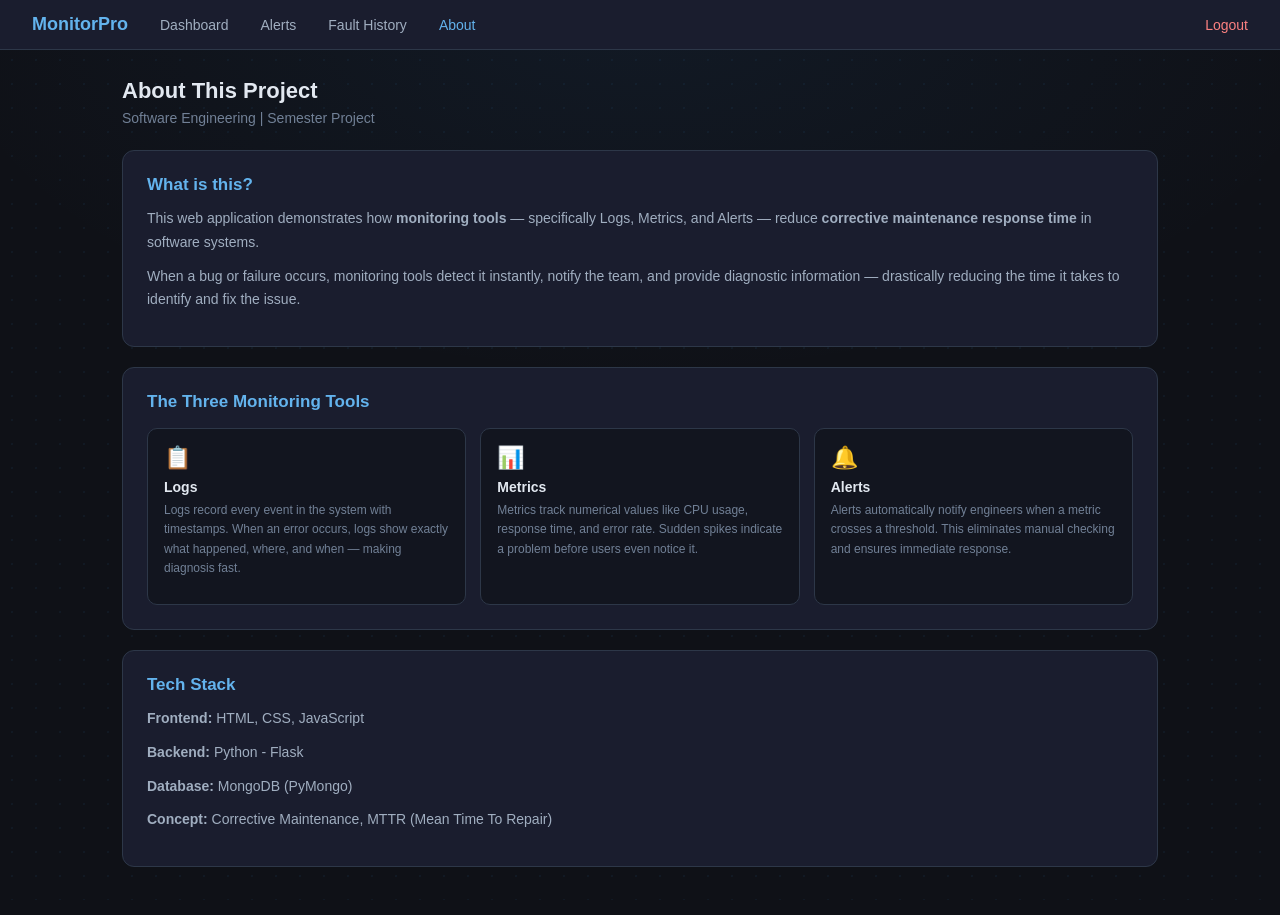
==== html/about.html @ 262afd80 "first commit" ====
<!DOCTYPE html>
<html lang="en">
<head>
  <meta charset="UTF-8">
  <title>About</title>
  <link rel="stylesheet" href="/static/style.css">
</head>
<body>

<nav class="navbar">
  <a href="/" class="brand">MonitorPro</a>
  <a href="/">Dashboard</a>
  <a href="/alerts">Alerts</a>
  <a href="/history">Fault History</a>
  <a href="/about" class="active">About</a>
  <a href="/logout" style="margin-left:auto;color:#fc8181;">Logout</a>
</nav>

<div class="page">
  <h1>About This Project</h1>
  <p class="subtitle">Software Engineering | Semester Project</p>

  <div class="about-card">
    <h2>What is this?</h2>
    <p>This web application demonstrates how <strong>monitoring tools</strong> — specifically Logs, Metrics, and Alerts — reduce <strong>corrective maintenance response time</strong> in software systems.</p>
    <p>When a bug or failure occurs, monitoring tools detect it instantly, notify the team, and provide diagnostic information — drastically reducing the time it takes to identify and fix the issue.</p>
  </div>

  <div class="about-card">
    <h2>The Three Monitoring Tools</h2>
    <div class="concept-grid">
      <div class="concept-card">
        <div class="icon">📋</div>
        <h3>Logs</h3>
        <p>Logs record every event in the system with timestamps. When an error occurs, logs show exactly what happened, where, and when — making diagnosis fast.</p>
      </div>
      <div class="concept-card">
        <div class="icon">📊</div>
        <h3>Metrics</h3>
        <p>Metrics track numerical values like CPU usage, response time, and error rate. Sudden spikes indicate a problem before users even notice it.</p>
      </div>
      <div class="concept-card">
        <div class="icon">🔔</div>
        <h3>Alerts</h3>
        <p>Alerts automatically notify engineers when a metric crosses a threshold. This eliminates manual checking and ensures immediate response.</p>
      </div>
    </div>
  </div>

  <div class="about-card">
    <h2>Tech Stack</h2>
    <p><strong>Frontend:</strong> HTML, CSS, JavaScript</p>
    <p><strong>Backend:</strong> Python - Flask</p>
    <p><strong>Database:</strong> MongoDB (PyMongo)</p>
    <p><strong>Concept:</strong> Corrective Maintenance, MTTR (Mean Time To Repair)</p>
  </div>
</div>

</body>
</html>
---- static/style.css ----
* {
  box-sizing: border-box;
  margin: 0;
  padding: 0;
}

body {
  font-family: 'Segoe UI', sans-serif;
  background-color: #0f1117;
  background-image:
    radial-gradient(ellipse 80% 60% at 50% 0%, rgba(49, 130, 206, 0.08) 0%, transparent 70%),
    radial-gradient(rgba(49, 130, 206, 0.07) 1px, transparent 1px);
  background-size: 100% 100%, 24px 24px;
  background-attachment: fixed;
  color: #e2e8f0;
  min-height: 100vh;
}

/* ── Navbar ── */
.navbar {
  background: #1a1d2e;
  padding: 14px 32px;
  display: flex;
  align-items: center;
  gap: 32px;
  border-bottom: 1px solid #2d3748;
}
.navbar .brand {
  font-size: 18px;
  font-weight: 700;
  color: #63b3ed;
  text-decoration: none;
}
.navbar a {
  color: #a0aec0;
  text-decoration: none;
  font-size: 14px;
  transition: color 0.2s;
}
.navbar a:hover,
.navbar a.active {
  color: #63b3ed;
}

/* ── Page wrapper ── */
.page {
  padding: 28px 32px;
  max-width: 1100px;
  margin: 0 auto;
}
h1 {
  font-size: 22px;
  font-weight: 600;
  margin-bottom: 6px;
}
.subtitle {
  color: #718096;
  font-size: 14px;
  margin-bottom: 24px;
}

/* ── Metric cards ── */
.cards {
  display: grid;
  grid-template-columns: repeat(3, 1fr);
  gap: 16px;
  margin-bottom: 24px;
}
.card {
  background: #1a1d2e;
  border: 1px solid #2d3748;
  border-radius: 12px;
  padding: 20px;
}
.card .label {
  font-size: 12px;
  color: #718096;
  margin-bottom: 8px;
  text-transform: uppercase;
  letter-spacing: 0.05em;
}
.card .value {
  font-size: 28px;
  font-weight: 700;
  color: #e2e8f0;
}
.card .value.warn {
  color: #f6ad55;
}
.card .value.danger {
  color: #fc8181;
}
.card .value.ok {
  color: #68d391;
}

/* ── Status badge ── */
.status-row {
  display: flex;
  align-items: center;
  gap: 10px;
  margin-bottom: 20px;
}
.dot {
  width: 10px;
  height: 10px;
  border-radius: 50%;
  background: #68d391;
}
.dot.fault {
  background: #fc8181;
  animation: blink 0.8s infinite;
}
@keyframes blink {
  0%,
  100% {
    opacity: 1;
  }
  50% {
    opacity: 0.2;
  }
}
.badge {
  font-size: 12px;
  padding: 3px 10px;
  border-radius: 20px;
  font-weight: 600;
}
.badge.online {
  background: #1c3a2a;
  color: #68d391;
}
.badge.fault {
  background: #3a1c1c;
  color: #fc8181;
}

/* ── Panels (logs + alerts) ── */
.panels {
  display: grid;
  grid-template-columns: 1fr 1fr;
  gap: 16px;
  margin-bottom: 24px;
}
.panel {
  background: #1a1d2e;
  border: 1px solid #2d3748;
  border-radius: 12px;
  padding: 16px;
}
.panel-title {
  font-size: 12px;
  text-transform: uppercase;
  letter-spacing: 0.06em;
  color: #718096;
  margin-bottom: 12px;
  font-weight: 600;
}
.log-feed {
  height: 180px;
  overflow-y: auto;
  display: flex;
  flex-direction: column;
  gap: 4px;
}
.log-entry {
  font-family: "Courier New", monospace;
  font-size: 12px;
  padding: 4px 8px;
  border-radius: 6px;
}
.log-INFO {
  background: #1a2a3a;
  color: #63b3ed;
}
.log-WARNING {
  background: #2a2010;
  color: #f6ad55;
}
.log-ERROR {
  background: #2a1010;
  color: #fc8181;
}

/* ── Alert items ── */
.alert-item {
  display: flex;
  align-items: flex-start;
  gap: 10px;
  padding: 10px;
  border-radius: 8px;
  border: 1px solid #2d3748;
  margin-bottom: 8px;
  background: #12151f;
}
.alert-dot {
  width: 8px;
  height: 8px;
  border-radius: 50%;
  margin-top: 4px;
  flex-shrink: 0;
}
.alert-text {
  font-size: 13px;
  color: #e2e8f0;
  flex: 1;
}
.alert-time {
  font-size: 11px;
  color: #4a5568;
}

/* ── Buttons ── */
.btn-row {
  display: flex;
  gap: 12px;
  margin-bottom: 24px;
  flex-wrap: wrap;
}
.btn {
  padding: 10px 22px;
  border-radius: 8px;
  font-size: 14px;
  font-weight: 600;
  cursor: pointer;
  border: none;
  transition: opacity 0.2s;
}
.btn:hover {
  opacity: 0.85;
}
.btn-danger {
  background: #e53e3e;
  color: white;
}
.btn-default {
  background: #2d3748;
  color: #e2e8f0;
}
.btn-success {
  background: #276749;
  color: white;
}

/* ── Chart bar ── */
.chart-bars {
  display: flex;
  align-items: flex-end;
  height: 80px;
  gap: 5px;
  margin-top: 8px;
}
.bar {
  flex: 1;
  border-radius: 4px 4px 0 0;
  transition:
    height 0.3s,
    background 0.3s;
  min-height: 4px;
}

/* ── Info box ── */
.info-box {
  background: #1a1d2e;
  border: 1px solid #2d3748;
  border-radius: 10px;
  padding: 14px 18px;
  font-size: 13px;
  color: #a0aec0;
  margin-bottom: 20px;
}
.info-box strong {
  color: #e2e8f0;
}

/* ── Timeline ── */
.timeline {
  display: flex;
  flex-direction: column;
  gap: 10px;
}
.tl-row {
  display: flex;
  align-items: flex-start;
  gap: 10px;
}
.tl-dot {
  width: 10px;
  height: 10px;
  border-radius: 50%;
  margin-top: 4px;
  flex-shrink: 0;
}
.tl-label {
  font-size: 14px;
  color: #e2e8f0;
}
.tl-sub {
  font-size: 12px;
  color: #718096;
}

/* ── About page ── */
.about-card {
  background: #1a1d2e;
  border: 1px solid #2d3748;
  border-radius: 12px;
  padding: 24px;
  margin-bottom: 20px;
}
.about-card h2 {
  font-size: 17px;
  margin-bottom: 12px;
  color: #63b3ed;
}
.about-card p {
  font-size: 14px;
  color: #a0aec0;
  line-height: 1.7;
  margin-bottom: 10px;
}
.concept-grid {
  display: grid;
  grid-template-columns: repeat(3, 1fr);
  gap: 14px;
  margin-top: 16px;
}
.concept-card {
  background: #12151f;
  border-radius: 10px;
  padding: 16px;
  border: 1px solid #2d3748;
}
.concept-card .icon {
  font-size: 22px;
  margin-bottom: 8px;
}
.concept-card h3 {
  font-size: 14px;
  color: #e2e8f0;
  margin-bottom: 6px;
}
.concept-card p {
  font-size: 12px;
  color: #718096;
  line-height: 1.6;
}

/* ── Scrollbar ── */
::-webkit-scrollbar {
  width: 5px;
}
::-webkit-scrollbar-track {
  background: #1a1d2e;
}
::-webkit-scrollbar-thumb {
  background: #4a5568;
  border-radius: 4px;
}

/* ── Fault History Table ── */
.fault-table {
  width: 100%;
  border-collapse: collapse;
  font-size: 14px;
}
.fault-table th {
  text-align: left;
  padding: 10px 12px;
  color: #718096;
  font-size: 12px;
  text-transform: uppercase;
  letter-spacing: 0.05em;
  border-bottom: 1px solid #2d3748;
}
.fault-table td {
  padding: 12px;
  border-bottom: 1px solid #1a2332;
  color: #e2e8f0;
}
.fault-table tr:hover td {
  background: #1a2332;
}

/* login page css*/

.login-wrapper {
  min-height: 100vh;
  display: flex;
  align-items: center;
  justify-content: center;
  background-color: #0f1117;
  background-image:
    radial-gradient(
      ellipse 80% 60% at 50% 50%,
      rgba(49, 130, 206, 0.12) 0%,
      transparent 70%
    ),
    radial-gradient(rgba(49, 130, 206, 0.15) 1px, transparent 1px);
  background-size:
    100% 100%,
    24px 24px;
}
.login-box {
  background: rgba(26, 29, 46, 0.85);
  border: 1px solid rgba(49, 130, 206, 0.3);
  border-radius: 20px;
  padding: 40px 36px;
  width: 100%;
  max-width: 400px;
  backdrop-filter: blur(12px);
  box-shadow:
    0 0 40px rgba(49, 130, 206, 0.08),
    0 20px 60px rgba(0, 0, 0, 0.4);
}
.login-logo {
  font-size: 22px;
  font-weight: 700;
  color: #63b3ed;
  margin-bottom: 6px;
}
.login-sub {
  font-size: 13px;
  color: #718096;
  margin-bottom: 32px;
}
.form-group {
  margin-bottom: 18px;
}
.form-group label {
  display: block;
  font-size: 12px;
  color: #a0aec0;
  margin-bottom: 6px;
  text-transform: uppercase;
  letter-spacing: 0.05em;
}
.form-group input {
  width: 100%;
  background: #12151f;
  border: 1px solid #2d3748;
  border-radius: 8px;
  padding: 11px 14px;
  font-size: 14px;
  color: #e2e8f0;
  outline: none;
  transition: border 0.2s;
}
.form-group input:focus {
  border-color: #63b3ed;
}
.btn-login {
  width: 100%;
  background: #3182ce;
  color: white;
  border: none;
  border-radius: 8px;
  padding: 12px;
  font-size: 15px;
  font-weight: 600;
  cursor: pointer;
  margin-top: 8px;
  transition: background 0.2s;
}
.btn-login:hover {
  background: #2b6cb0;
}
.error-msg {
  background: #2a1010;
  border: 1px solid #fc8181;
  color: #fc8181;
  border-radius: 8px;
  padding: 10px 14px;
  font-size: 13px;
  margin-bottom: 18px;
}
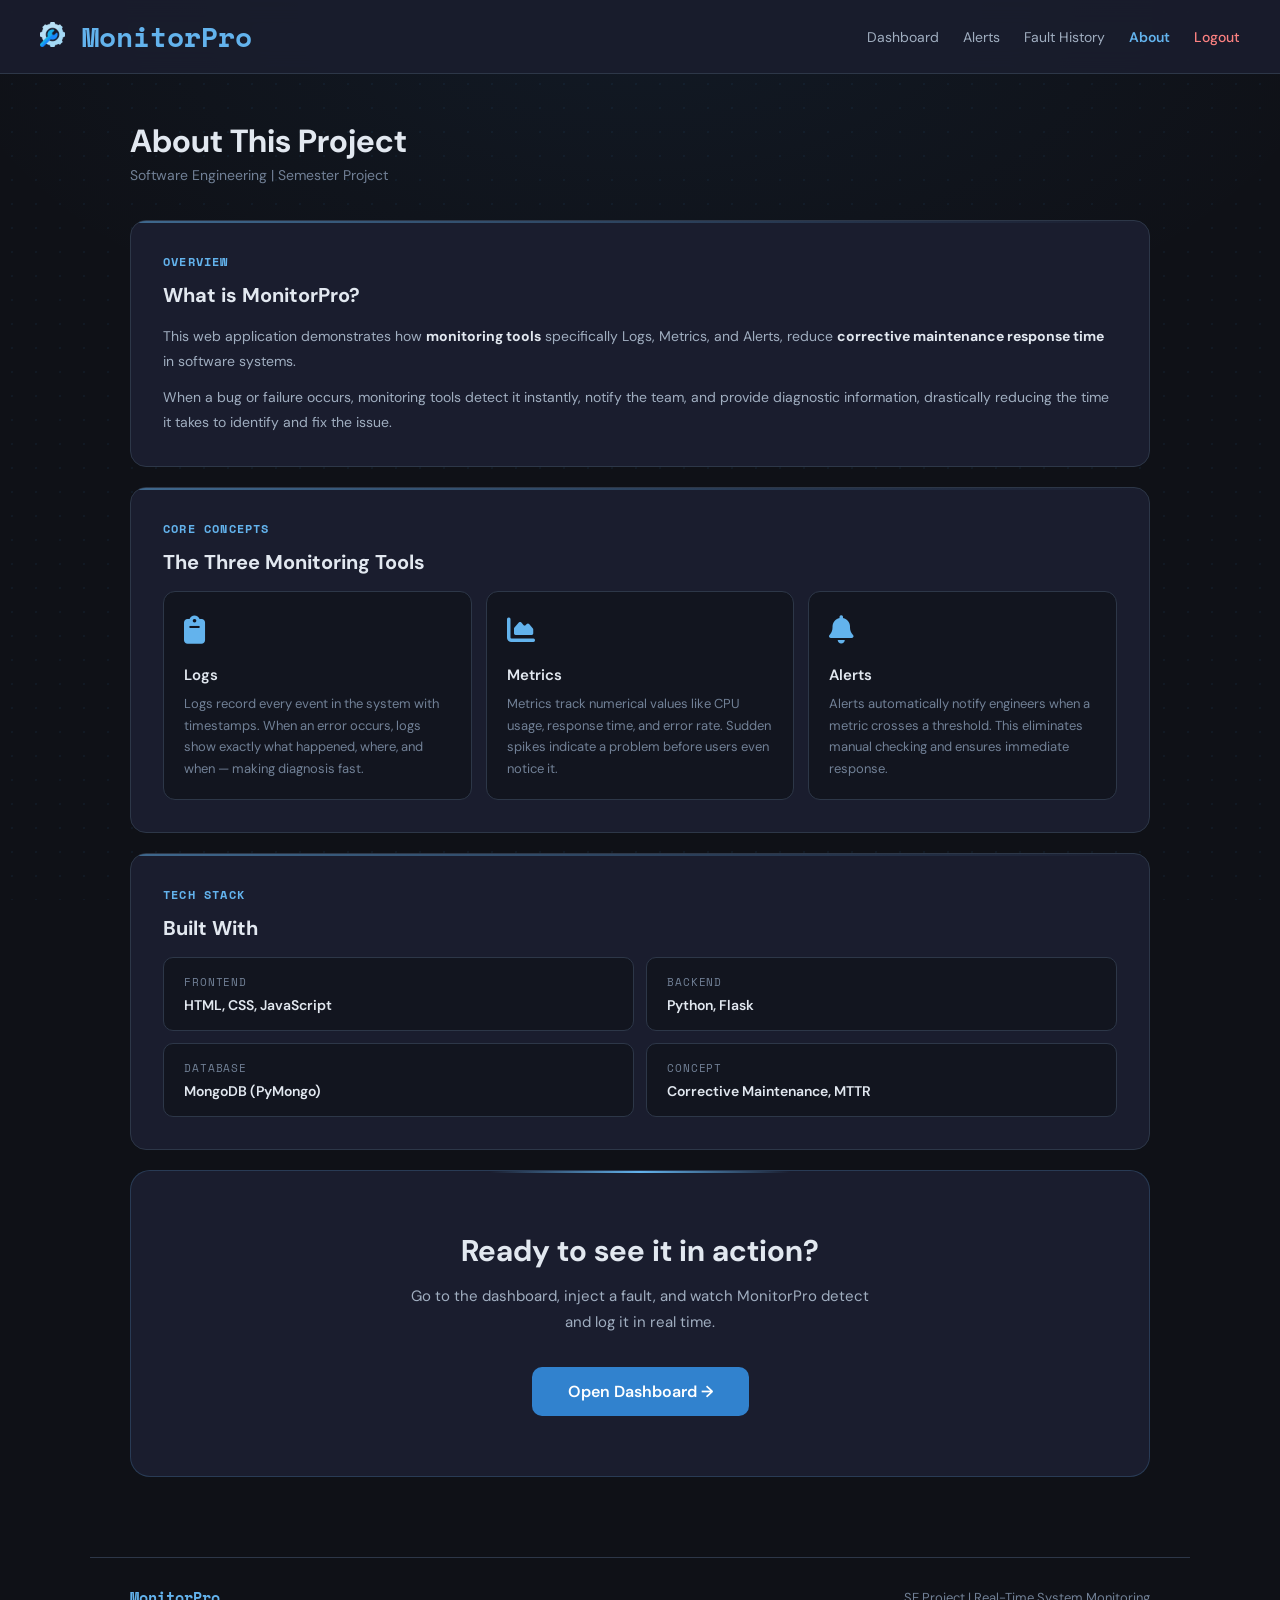
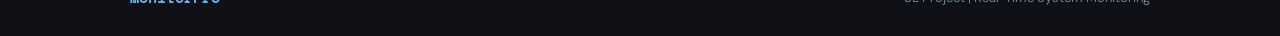
==== commit f6754bd3: "commit MonitorPro" ====
--- a/html/about.html
+++ b/html/about.html
@@ -1,60 +1,155 @@
-<!DOCTYPE html>
+<!doctype html>
 <html lang="en">
-<head>
-  <meta charset="UTF-8">
-  <title>About</title>
-  <link rel="stylesheet" href="/static/style.css">
-</head>
-<body>
+  <head>
+    <meta charset="UTF-8" />
+    <meta name="viewport" content="width=device-width, initial-scale=1.0" />
+    <title>About</title>
+    <link rel="preconnect" href="https://fonts.googleapis.com" />
+    <link rel="preconnect" href="https://fonts.gstatic.com" crossorigin />
+    <link rel="icon" href="/static/logo.png" type="image/png" />
+    <link
+      href="https://fonts.googleapis.com/css2?family=Space+Mono:wght@400;700&family=DM+Sans:wght@300;400;500;600;700&display=swap"
+      rel="stylesheet"
+    />
+    <link
+      rel="stylesheet"
+      href="https://cdnjs.cloudflare.com/ajax/libs/font-awesome/6.5.0/css/all.min.css"
+    />
+    <link rel="stylesheet" href="/static/style.css" />
+  </head>
+  <body>
+    <nav class="navbar">
+      <a href="/" class="brand">
+        <img src="/static/logo.png" alt="Logo" width="25" height="25" />
+        MonitorPro
+      </a>
+      <div class="navbar-links">
+        <a href="/dashboard">Dashboard</a>
+        <a href="/alerts">Alerts</a>
+        <a href="/history">Fault History</a>
+        <a href="/about" class="active">About</a>
+        <a href="/logout" class="nav-logout">Logout</a>
+      </div>
+    </nav>
 
-<nav class="navbar">
-  <a href="/" class="brand">MonitorPro</a>
-  <a href="/">Dashboard</a>
-  <a href="/alerts">Alerts</a>
-  <a href="/history">Fault History</a>
-  <a href="/about" class="active">About</a>
-  <a href="/logout" style="margin-left:auto;color:#fc8181;">Logout</a>
-</nav>
+    <div class="page">
+      <div class="page-header">
+        <div>
+          <h1 class="page-title">About This Project</h1>
+          <p class="subtitle">Software Engineering | Semester Project</p>
+        </div>
+      </div>
 
-<div class="page">
-  <h1>About This Project</h1>
-  <p class="subtitle">Software Engineering | Semester Project</p>
+      <!-- What is this -->
+      <div class="about-card">
+        <div class="section-label">Overview</div>
+        <h2 class="about-card-title">What is MonitorPro?</h2>
+        <p class="about-card-text">
+          This web application demonstrates how
+          <strong>monitoring tools</strong> specifically Logs, Metrics, and
+          Alerts, reduce
+          <strong>corrective maintenance response time</strong> in software
+          systems.
+        </p>
+        <p class="about-card-text">
+          When a bug or failure occurs, monitoring tools detect it instantly,
+          notify the team, and provide diagnostic information, drastically
+          reducing the time it takes to identify and fix the issue.
+        </p>
+      </div>
 
-  <div class="about-card">
-    <h2>What is this?</h2>
-    <p>This web application demonstrates how <strong>monitoring tools</strong> — specifically Logs, Metrics, and Alerts — reduce <strong>corrective maintenance response time</strong> in software systems.</p>
-    <p>When a bug or failure occurs, monitoring tools detect it instantly, notify the team, and provide diagnostic information — drastically reducing the time it takes to identify and fix the issue.</p>
-  </div>
+      <!-- Three tools -->
+      <div class="about-card">
+        <div class="section-label">Core Concepts</div>
+        <h2 class="about-card-title">The Three Monitoring Tools</h2>
+        <div class="concept-grid">
+          <div class="concept-card blue">
+            <span class="feature-icon"
+              ><i
+                class="fa-solid fa-clipboard"
+                style="color: rgb(99, 179, 237)"
+              ></i
+            ></span>
+            <div class="feature-title">Logs</div>
+            <p class="feature-desc">
+              Logs record every event in the system with timestamps. When an
+              error occurs, logs show exactly what happened, where, and when —
+              making diagnosis fast.
+            </p>
+          </div>
+          <div class="concept-card green">
+            <span class="feature-icon"
+              ><i
+                class="fa-solid fa-chart-area"
+                style="color: rgb(99, 179, 237)"
+              ></i
+            ></span>
+            <div class="feature-title">Metrics</div>
+            <p class="feature-desc">
+              Metrics track numerical values like CPU usage, response time, and
+              error rate. Sudden spikes indicate a problem before users even
+              notice it.
+            </p>
+          </div>
+          <div class="concept-card orange">
+            <span class="feature-icon"
+              ><i class="fa-solid fa-bell" style="color: rgb(99, 179, 237)"></i
+            ></span>
+            <div class="feature-title">Alerts</div>
+            <p class="feature-desc">
+              Alerts automatically notify engineers when a metric crosses a
+              threshold. This eliminates manual checking and ensures immediate
+              response.
+            </p>
+          </div>
+        </div>
+      </div>
 
-  <div class="about-card">
-    <h2>The Three Monitoring Tools</h2>
-    <div class="concept-grid">
-      <div class="concept-card">
-        <div class="icon">📋</div>
-        <h3>Logs</h3>
-        <p>Logs record every event in the system with timestamps. When an error occurs, logs show exactly what happened, where, and when — making diagnosis fast.</p>
+      <!-- Tech Stack -->
+      <div class="about-card">
+        <div class="section-label">Tech Stack</div>
+        <h2 class="about-card-title">Built With</h2>
+        <div class="tech-grid">
+          <div class="tech-item">
+            <div class="tech-label">Frontend</div>
+            <div class="tech-value">HTML, CSS, JavaScript</div>
+          </div>
+          <div class="tech-item">
+            <div class="tech-label">Backend</div>
+            <div class="tech-value">Python, Flask</div>
+          </div>
+          <div class="tech-item">
+            <div class="tech-label">Database</div>
+            <div class="tech-value">MongoDB (PyMongo)</div>
+          </div>
+          <div class="tech-item">
+            <div class="tech-label">Concept</div>
+            <div class="tech-value">Corrective Maintenance, MTTR</div>
+          </div>
+        </div>
       </div>
-      <div class="concept-card">
-        <div class="icon">📊</div>
-        <h3>Metrics</h3>
-        <p>Metrics track numerical values like CPU usage, response time, and error rate. Sudden spikes indicate a problem before users even notice it.</p>
-      </div>
-      <div class="concept-card">
-        <div class="icon">🔔</div>
-        <h3>Alerts</h3>
-        <p>Alerts automatically notify engineers when a metric crosses a threshold. This eliminates manual checking and ensures immediate response.</p>
+
+      <!-- CTA -->
+      <div class="cta-section" style="padding: 0; margin-bottom: 0">
+        <div class="cta-box">
+          <h2>Ready to see it in action?</h2>
+          <p>
+            Go to the dashboard, inject a fault, and watch MonitorPro detect and
+            log it in real time.
+          </p>
+          <a
+            href="/dashboard"
+            class="btn-primary"
+            style="font-size: 16px; padding: 14px 36px"
+            >Open Dashboard →</a
+          >
+        </div>
       </div>
     </div>
-  </div>
 
-  <div class="about-card">
-    <h2>Tech Stack</h2>
-    <p><strong>Frontend:</strong> HTML, CSS, JavaScript</p>
-    <p><strong>Backend:</strong> Python - Flask</p>
-    <p><strong>Database:</strong> MongoDB (PyMongo)</p>
-    <p><strong>Concept:</strong> Corrective Maintenance, MTTR (Mean Time To Repair)</p>
-  </div>
-</div>
-
-</body>
-</html>+    <footer>
+      <div class="footer-brand">MonitorPro</div>
+      <div class="footer-text">SE Project | Real-Time System Monitoring</div>
+    </footer>
+  </body>
+</html>
--- a/static/style.css
+++ b/static/style.css
@@ -1,288 +1,504 @@
+/* ── Reset & Root ── */
 * {
   box-sizing: border-box;
   margin: 0;
   padding: 0;
 }
 
+:root {
+  --bg: #0f1117;
+  --surface: #1a1d2e;
+  --border: #2d3748;
+  --blue: #63b3ed;
+  --blue-dark: #3182ce;
+  --green: #68d391;
+  --orange: #f6ad55;
+  --red: #fc8181;
+  --text: #e2e8f0;
+  --muted: #718096;
+  --dim: #a0aec0;
+}
+
+html {
+  scroll-behavior: smooth;
+}
+
 body {
-  font-family: 'Segoe UI', sans-serif;
-  background-color: #0f1117;
+  font-family: "DM Sans", sans-serif;
+  background-color: var(--bg);
   background-image:
-    radial-gradient(ellipse 80% 60% at 50% 0%, rgba(49, 130, 206, 0.08) 0%, transparent 70%),
+    radial-gradient(
+      ellipse 80% 60% at 50% 0%,
+      rgba(49, 130, 206, 0.08) 0%,
+      transparent 70%
+    ),
     radial-gradient(rgba(49, 130, 206, 0.07) 1px, transparent 1px);
-  background-size: 100% 100%, 24px 24px;
+  background-size:
+    100% 100%,
+    24px 24px;
   background-attachment: fixed;
-  color: #e2e8f0;
+  color: var(--text);
   min-height: 100vh;
+  overflow-x: hidden;
+}
+
+/* ── Scrollbar ── */
+::-webkit-scrollbar {
+  width: 5px;
+}
+::-webkit-scrollbar-track {
+  background: #1a1d2e;
+}
+::-webkit-scrollbar-thumb {
+  background: #4a5568;
+  border-radius: 4px;
 }
 
 /* ── Navbar ── */
 .navbar {
-  background: #1a1d2e;
-  padding: 14px 32px;
+  background: rgba(26, 29, 46, 0.9);
+  backdrop-filter: blur(12px);
+  padding: 16px 40px;
   display: flex;
   align-items: center;
-  gap: 32px;
-  border-bottom: 1px solid #2d3748;
+  border-bottom: 1px solid var(--border);
+  position: sticky;
+  top: 0;
+  z-index: 100;
 }
 .navbar .brand {
-  font-size: 18px;
-  font-weight: 700;
-  color: #63b3ed;
+  font-size: 28px;
+  font-weight: 700;
+  color: var(--blue);
   text-decoration: none;
+  font-family: "Space Mono", monospace;
+}
+.navbar-links {
+  display: flex;
+  gap: 24px;
+  margin-left: auto;
+  align-items: center;
 }
 .navbar a {
-  color: #a0aec0;
+  color: var(--dim);
   text-decoration: none;
   font-size: 14px;
   transition: color 0.2s;
 }
-.navbar a:hover,
+.navbar a:hover {
+  color: var(--blue);
+}
 .navbar a.active {
-  color: #63b3ed;
-}
-
-/* ── Page wrapper ── */
+  color: var(--blue);
+  font-weight: 600;
+}
+.nav-login-btn {
+  background: var(--blue-dark);
+  color: white !important;
+  padding: 8px 20px;
+  border-radius: 8px;
+  font-weight: 600;
+}
+.nav-login-btn:hover {
+  background: #2b6cb0 !important;
+}
+.nav-logout {
+  color: var(--red) !important;
+  font-weight: 500;
+}
+.nav-logout:hover {
+  color: #feb2b2 !important;
+}
+
+/* ── Page Layout ── */
 .page {
-  padding: 28px 32px;
   max-width: 1100px;
   margin: 0 auto;
-}
-h1 {
-  font-size: 22px;
+  padding: 48px 40px 80px;
+  animation: fadeUp 0.4s ease forwards;
+}
+.page-header {
+  display: flex;
+  align-items: flex-start;
+  justify-content: space-between;
+  margin-bottom: 36px;
+  flex-wrap: wrap;
+  gap: 16px;
+}
+.page-title {
+  font-size: 32px;
+  font-weight: 700;
+  margin-bottom: 6px;
+  line-height: 1.2;
+}
+.subtitle {
+  color: var(--muted);
+  font-size: 14px;
+}
+
+/* ── Hero Badge / Pulse ── */
+.hero-badge {
+  display: inline-flex;
+  align-items: center;
+  gap: 8px;
+  background: rgba(104, 211, 145, 0.1);
+  border: 1px solid rgba(104, 211, 145, 0.25);
+  color: var(--green);
+  font-size: 12px;
   font-weight: 600;
-  margin-bottom: 6px;
-}
-.subtitle {
-  color: #718096;
+  padding: 5px 14px;
+  border-radius: 20px;
+  margin-bottom: 24px;
+  letter-spacing: 0.05em;
+  text-transform: uppercase;
+}
+.dot-pulse {
+  width: 7px;
+  height: 7px;
+  background: var(--green);
+  border-radius: 50%;
+  animation: pulse 1.5s infinite;
+}
+@keyframes pulse {
+  0%,
+  100% {
+    opacity: 1;
+    transform: scale(1);
+  }
+  50% {
+    opacity: 0.4;
+    transform: scale(0.8);
+  }
+}
+
+/* ── Status Row ── */
+.status-row {
+  display: flex;
+  align-items: center;
+  gap: 10px;
+}
+.status-text {
   font-size: 14px;
-  margin-bottom: 24px;
-}
-
-/* ── Metric cards ── */
+  color: var(--dim);
+}
+.dot {
+  width: 10px;
+  height: 10px;
+  border-radius: 50%;
+  background: var(--green);
+  animation: pulse 1.5s infinite;
+}
+.dot.fault {
+  background: var(--red);
+  animation: blink 0.8s infinite;
+}
+@keyframes blink {
+  0%,
+  100% {
+    opacity: 1;
+  }
+  50% {
+    opacity: 0.2;
+  }
+}
+
+/* ── Badges ── */
+.badge {
+  font-size: 10px;
+  font-weight: 700;
+  padding: 3px 10px;
+  border-radius: 20px;
+  letter-spacing: 0.08em;
+  font-family: "Space Mono", monospace;
+  text-transform: uppercase;
+}
+.badge.online {
+  background: rgba(104, 211, 145, 0.15);
+  color: var(--green);
+  border: 1px solid rgba(104, 211, 145, 0.3);
+}
+.badge.fault {
+  background: rgba(252, 129, 129, 0.15);
+  color: var(--red);
+  border: 1px solid rgba(252, 129, 129, 0.3);
+}
+.badge.critical {
+  background: rgba(252, 129, 129, 0.15);
+  color: var(--red);
+  border: 1px solid rgba(252, 129, 129, 0.3);
+}
+.badge.warning {
+  background: rgba(246, 173, 85, 0.15);
+  color: var(--orange);
+  border: 1px solid rgba(246, 173, 85, 0.3);
+}
+
+/* ── Metric Cards ── */
 .cards {
   display: grid;
   grid-template-columns: repeat(3, 1fr);
   gap: 16px;
+  margin-bottom: 28px;
+}
+.card {
+  background: var(--surface);
+  border: 1px solid var(--border);
+  border-radius: 14px;
+  padding: 24px;
+  transition: border-color 0.2s;
+  position: relative;
+  overflow: hidden;
+}
+.card::before {
+  content: "";
+  position: absolute;
+  top: 0;
+  left: 0;
+  right: 0;
+  height: 2px;
+  background: var(--blue);
+  opacity: 0.4;
+}
+.card:hover {
+  border-color: rgba(99, 179, 237, 0.4);
+}
+.card .label {
+  font-size: 11px;
+  text-transform: uppercase;
+  letter-spacing: 0.08em;
+  color: var(--muted);
+  font-family: "Space Mono", monospace;
+  margin-bottom: 10px;
+}
+.card .value {
+  font-size: 36px;
+  font-weight: 700;
+  font-family: "Space Mono", monospace;
+  line-height: 1;
+}
+.value.ok {
+  color: var(--green);
+}
+.value.warn {
+  color: var(--orange);
+}
+.value.crit {
+  color: var(--red);
+}
+.value.danger {
+  color: var(--red);
+}
+
+/* ── Controls Bar ── */
+.controls-bar {
+  margin-bottom: 16px;
+}
+.controls-bar .section-label {
+  margin-bottom: 12px;
+}
+.btn-row {
+  display: flex;
+  gap: 12px;
+  flex-wrap: wrap;
+  align-items: center;
+}
+.fault-select {
+  background: var(--surface);
+  color: var(--text);
+  border: 1px solid var(--border);
+  border-radius: 8px;
+  padding: 10px 16px;
+  font-size: 14px;
+  font-family: "DM Sans", sans-serif;
+  cursor: pointer;
+  outline: none;
+  transition: border-color 0.2s;
+}
+.fault-select:hover,
+.fault-select:focus {
+  border-color: var(--blue);
+}
+
+/* ── Buttons ── */
+.btn {
+  padding: 10px 20px;
+  border-radius: 8px;
+  font-size: 14px;
+  font-weight: 600;
+  font-family: "DM Sans", sans-serif;
+  cursor: pointer;
+  border: none;
+  transition:
+    background 0.2s,
+    transform 0.15s;
+}
+.btn:hover {
+  transform: translateY(-1px);
+}
+.btn-danger {
+  background: rgba(252, 129, 129, 0.15);
+  color: var(--red);
+  border: 1px solid rgba(252, 129, 129, 0.35);
+}
+.btn-danger:hover {
+  background: rgba(252, 129, 129, 0.25);
+}
+.btn-default {
+  background: var(--surface);
+  color: var(--dim);
+  border: 1px solid var(--border);
+}
+.btn-default:hover {
+  border-color: var(--blue);
+  color: var(--blue);
+}
+.btn-success {
+  background: #276749;
+  color: white;
+}
+.btn-success:hover {
+  background: #2f855a;
+}
+
+.btn-primary {
+  background: var(--blue-dark);
+  color: white;
+  padding: 13px 28px;
+  border-radius: 10px;
+  font-size: 15px;
+  font-weight: 600;
+  text-decoration: none;
+  transition:
+    background 0.2s,
+    transform 0.15s;
+  display: inline-block;
+}
+.btn-primary:hover {
+  background: #2b6cb0;
+  transform: translateY(-1px);
+}
+.btn-secondary {
+  background: transparent;
+  color: var(--dim);
+  padding: 13px 28px;
+  border-radius: 10px;
+  font-size: 15px;
+  font-weight: 500;
+  text-decoration: none;
+  border: 1px solid var(--border);
+  transition:
+    border-color 0.2s,
+    color 0.2s;
+  display: inline-block;
+}
+.btn-secondary:hover {
+  border-color: var(--blue);
+  color: var(--blue);
+}
+
+/* ── Info Box ── */
+.info-box {
+  background: rgba(49, 130, 206, 0.08);
+  border: 1px solid rgba(49, 130, 206, 0.2);
+  border-radius: 10px;
+  padding: 14px 18px;
+  font-size: 13px;
+  color: var(--dim);
   margin-bottom: 24px;
-}
-.card {
-  background: #1a1d2e;
-  border: 1px solid #2d3748;
-  border-radius: 12px;
-  padding: 20px;
-}
-.card .label {
-  font-size: 12px;
-  color: #718096;
-  margin-bottom: 8px;
-  text-transform: uppercase;
-  letter-spacing: 0.05em;
-}
-.card .value {
-  font-size: 28px;
-  font-weight: 700;
-  color: #e2e8f0;
-}
-.card .value.warn {
-  color: #f6ad55;
-}
-.card .value.danger {
-  color: #fc8181;
-}
-.card .value.ok {
-  color: #68d391;
-}
-
-/* ── Status badge ── */
-.status-row {
-  display: flex;
-  align-items: center;
-  gap: 10px;
-  margin-bottom: 20px;
-}
-.dot {
-  width: 10px;
-  height: 10px;
-  border-radius: 50%;
-  background: #68d391;
-}
-.dot.fault {
-  background: #fc8181;
-  animation: blink 0.8s infinite;
-}
-@keyframes blink {
-  0%,
-  100% {
-    opacity: 1;
-  }
-  50% {
-    opacity: 0.2;
-  }
-}
-.badge {
-  font-size: 12px;
-  padding: 3px 10px;
-  border-radius: 20px;
-  font-weight: 600;
-}
-.badge.online {
-  background: #1c3a2a;
-  color: #68d391;
-}
-.badge.fault {
-  background: #3a1c1c;
-  color: #fc8181;
-}
-
-/* ── Panels (logs + alerts) ── */
+  line-height: 1.6;
+}
+.info-box strong {
+  color: var(--blue);
+}
+.info-box.fault {
+  background: rgba(252, 129, 129, 0.08);
+  border-color: rgba(252, 129, 129, 0.2);
+  color: var(--red);
+}
+
+/* ── Panels ── */
 .panels {
   display: grid;
   grid-template-columns: 1fr 1fr;
   gap: 16px;
-  margin-bottom: 24px;
+  margin-bottom: 16px;
 }
 .panel {
-  background: #1a1d2e;
-  border: 1px solid #2d3748;
-  border-radius: 12px;
-  padding: 16px;
+  background: var(--surface);
+  border: 1px solid var(--border);
+  border-radius: 14px;
+  padding: 20px;
+  margin-bottom: 16px;
 }
 .panel-title {
-  font-size: 12px;
+  font-size: 11px;
   text-transform: uppercase;
-  letter-spacing: 0.06em;
-  color: #718096;
-  margin-bottom: 12px;
-  font-weight: 600;
-}
+  letter-spacing: 0.1em;
+  color: var(--muted);
+  font-family: "Space Mono", monospace;
+  margin-bottom: 16px;
+  font-weight: 700;
+}
+
+/* ── Log Feed ── */
 .log-feed {
-  height: 180px;
+  font-family: "Space Mono", monospace;
+  font-size: 11px;
+  max-height: 240px;
   overflow-y: auto;
   display: flex;
   flex-direction: column;
   gap: 4px;
 }
+.log-line,
 .log-entry {
-  font-family: "Courier New", monospace;
-  font-size: 12px;
-  padding: 4px 8px;
-  border-radius: 6px;
-}
+  padding: 5px 8px;
+  border-radius: 5px;
+  line-height: 1.5;
+  font-family: "Space Mono", monospace;
+  font-size: 11px;
+}
+.log-info,
 .log-INFO {
-  background: #1a2a3a;
-  color: #63b3ed;
-}
+  background: rgba(99, 179, 237, 0.08);
+  color: var(--blue);
+}
+.log-warning,
 .log-WARNING {
-  background: #2a2010;
-  color: #f6ad55;
-}
+  background: rgba(246, 173, 85, 0.1);
+  color: var(--orange);
+}
+.log-error,
 .log-ERROR {
-  background: #2a1010;
-  color: #fc8181;
-}
-
-/* ── Alert items ── */
-.alert-item {
-  display: flex;
-  align-items: flex-start;
-  gap: 10px;
-  padding: 10px;
-  border-radius: 8px;
-  border: 1px solid #2d3748;
-  margin-bottom: 8px;
-  background: #12151f;
-}
-.alert-dot {
-  width: 8px;
-  height: 8px;
-  border-radius: 50%;
-  margin-top: 4px;
-  flex-shrink: 0;
-}
-.alert-text {
-  font-size: 13px;
-  color: #e2e8f0;
-  flex: 1;
-}
-.alert-time {
-  font-size: 11px;
-  color: #4a5568;
-}
-
-/* ── Buttons ── */
-.btn-row {
-  display: flex;
-  gap: 12px;
-  margin-bottom: 24px;
-  flex-wrap: wrap;
-}
-.btn {
-  padding: 10px 22px;
-  border-radius: 8px;
-  font-size: 14px;
-  font-weight: 600;
-  cursor: pointer;
-  border: none;
-  transition: opacity 0.2s;
-}
-.btn:hover {
-  opacity: 0.85;
-}
-.btn-danger {
-  background: #e53e3e;
-  color: white;
-}
-.btn-default {
-  background: #2d3748;
-  color: #e2e8f0;
-}
-.btn-success {
-  background: #276749;
-  color: white;
-}
-
-/* ── Chart bar ── */
+  background: rgba(252, 129, 129, 0.1);
+  color: var(--red);
+}
+
+/* ── Bar Chart ── */
 .chart-bars {
   display: flex;
   align-items: flex-end;
-  height: 80px;
-  gap: 5px;
-  margin-top: 8px;
+  gap: 6px;
+  height: 120px;
+  padding-bottom: 4px;
 }
 .bar {
   flex: 1;
-  border-radius: 4px 4px 0 0;
-  transition:
-    height 0.3s,
-    background 0.3s;
+  border-radius: 3px 3px 0 0;
+  transition: height 0.4s ease;
   min-height: 4px;
-}
-
-/* ── Info box ── */
-.info-box {
-  background: #1a1d2e;
-  border: 1px solid #2d3748;
-  border-radius: 10px;
-  padding: 14px 18px;
-  font-size: 13px;
-  color: #a0aec0;
-  margin-bottom: 20px;
-}
-.info-box strong {
-  color: #e2e8f0;
 }
 
 /* ── Timeline ── */
 .timeline {
   display: flex;
   flex-direction: column;
-  gap: 10px;
+  gap: 14px;
 }
 .tl-row {
   display: flex;
+  gap: 14px;
   align-items: flex-start;
-  gap: 10px;
 }
 .tl-dot {
   width: 10px;
@@ -292,137 +508,625 @@
   flex-shrink: 0;
 }
 .tl-label {
-  font-size: 14px;
-  color: #e2e8f0;
+  font-size: 13px;
+  font-weight: 600;
+  color: var(--text);
+  margin-bottom: 2px;
 }
 .tl-sub {
   font-size: 12px;
-  color: #718096;
-}
-
-/* ── About page ── */
+  color: var(--muted);
+}
+
+/* ── Alerts Page ── */
+.alert-list {
+  display: flex;
+  flex-direction: column;
+  gap: 12px;
+}
+.alert-item {
+  display: flex;
+  align-items: flex-start;
+  gap: 14px;
+  padding: 14px 16px;
+  background: #12151f;
+  border: 1px solid var(--border);
+  border-radius: 10px;
+  transition: border-color 0.2s;
+}
+.alert-item:hover {
+  border-color: rgba(252, 129, 129, 0.3);
+}
+.alert-dot {
+  width: 9px;
+  height: 9px;
+  border-radius: 50%;
+  margin-top: 5px;
+  flex-shrink: 0;
+}
+.alert-content {
+  flex: 1;
+}
+.alert-text {
+  font-size: 14px;
+  color: var(--text);
+  margin-bottom: 6px;
+  line-height: 1.5;
+}
+.alert-meta {
+  display: flex;
+  align-items: center;
+  gap: 10px;
+}
+.alert-time {
+  font-size: 11px;
+  color: var(--muted);
+  font-family: "Space Mono", monospace;
+}
+.empty-state {
+  color: var(--muted);
+  font-size: 14px;
+  padding: 20px 0;
+}
+
+/* ── Fault History Table ── */
+.table-wrapper {
+  overflow-x: auto;
+}
+.fault-table {
+  width: 100%;
+  border-collapse: collapse;
+  font-size: 13px;
+}
+.fault-table th {
+  text-align: left;
+  padding: 10px 14px;
+  font-size: 11px;
+  text-transform: uppercase;
+  letter-spacing: 0.08em;
+  color: var(--muted);
+  font-family: "Space Mono", monospace;
+  border-bottom: 1px solid var(--border);
+  font-weight: 700;
+}
+.fault-table td {
+  padding: 12px 14px;
+  border-bottom: 1px solid rgba(45, 55, 72, 0.5);
+  color: var(--text);
+}
+.fault-table tr:last-child td {
+  border-bottom: none;
+}
+.fault-table tr:hover td {
+  background: rgba(99, 179, 237, 0.03);
+}
+.fault-type-cell {
+  color: var(--text);
+  font-weight: 500;
+}
+.timestamp-cell {
+  color: var(--muted);
+  font-size: 11px;
+  font-family: "Space Mono", monospace;
+}
+.detect-cell {
+  color: var(--orange);
+  font-family: "Space Mono", monospace;
+  font-weight: 600;
+}
+.resolve-cell {
+  color: var(--red);
+  font-family: "Space Mono", monospace;
+  font-weight: 600;
+}
+.table-empty {
+  text-align: center;
+  color: var(--muted);
+  padding: 24px !important;
+}
+
+/* ── About Page ── */
 .about-card {
-  background: #1a1d2e;
-  border: 1px solid #2d3748;
-  border-radius: 12px;
-  padding: 24px;
+  background: var(--surface);
+  border: 1px solid var(--border);
+  border-radius: 16px;
+  padding: 32px;
   margin-bottom: 20px;
-}
-.about-card h2 {
-  font-size: 17px;
+  position: relative;
+  overflow: hidden;
+}
+.about-card::before {
+  content: "";
+  position: absolute;
+  top: 0;
+  left: 0;
+  right: 0;
+  height: 2px;
+  background: linear-gradient(90deg, var(--blue), transparent);
+  opacity: 0.5;
+}
+.about-card-title {
+  font-size: 20px;
+  font-weight: 700;
+  margin-bottom: 16px;
+  margin-top: 8px;
+}
+.about-card-text {
+  font-size: 14px;
+  color: var(--dim);
+  line-height: 1.75;
   margin-bottom: 12px;
-  color: #63b3ed;
-}
-.about-card p {
-  font-size: 14px;
-  color: #a0aec0;
-  line-height: 1.7;
-  margin-bottom: 10px;
-}
+}
+.about-card-text:last-child {
+  margin-bottom: 0;
+}
+.about-card-text strong {
+  color: var(--text);
+}
+
 .concept-grid {
   display: grid;
   grid-template-columns: repeat(3, 1fr);
   gap: 14px;
-  margin-top: 16px;
+  margin-top: 8px;
 }
 .concept-card {
   background: #12151f;
+  border: 1px solid var(--border);
+  border-radius: 12px;
+  padding: 20px;
+  transition:
+    border-color 0.2s,
+    transform 0.2s;
+  position: relative;
+  overflow: hidden;
+}
+.concept-card::before {
+  content: "";
+  position: absolute;
+  top: 0;
+  left: 0;
+  right: 0;
+  height: 2px;
+  opacity: 0;
+  transition: opacity 0.2s;
+}
+.concept-card:hover {
+  border-color: rgba(99, 179, 237, 0.4);
+  transform: translateY(-2px);
+}
+.concept-card:hover::before {
+  opacity: 1;
+}
+.concept-card.blue::before {
+  background: var(--blue);
+}
+.concept-card.green::before {
+  background: var(--green);
+}
+.concept-card.orange::before {
+  background: var(--orange);
+}
+
+.tech-grid {
+  display: grid;
+  grid-template-columns: repeat(2, 1fr);
+  gap: 12px;
+  margin-top: 8px;
+}
+.tech-item {
+  background: #12151f;
+  border: 1px solid var(--border);
   border-radius: 10px;
-  padding: 16px;
-  border: 1px solid #2d3748;
-}
-.concept-card .icon {
-  font-size: 22px;
-  margin-bottom: 8px;
-}
-.concept-card h3 {
+  padding: 16px 20px;
+}
+.tech-label {
+  font-size: 11px;
+  text-transform: uppercase;
+  letter-spacing: 0.08em;
+  color: var(--muted);
+  font-family: "Space Mono", monospace;
+  margin-bottom: 6px;
+}
+.tech-value {
   font-size: 14px;
-  color: #e2e8f0;
-  margin-bottom: 6px;
-}
-.concept-card p {
-  font-size: 12px;
-  color: #718096;
-  line-height: 1.6;
-}
-
-/* ── Scrollbar ── */
-::-webkit-scrollbar {
-  width: 5px;
-}
-::-webkit-scrollbar-track {
-  background: #1a1d2e;
-}
-::-webkit-scrollbar-thumb {
-  background: #4a5568;
-  border-radius: 4px;
-}
-
-/* ── Fault History Table ── */
-.fault-table {
-  width: 100%;
-  border-collapse: collapse;
-  font-size: 14px;
-}
-.fault-table th {
-  text-align: left;
-  padding: 10px 12px;
-  color: #718096;
+  font-weight: 600;
+  color: var(--text);
+}
+
+/* ── Section Label ── */
+.section-label {
   font-size: 12px;
   text-transform: uppercase;
+  letter-spacing: 0.1em;
+  color: var(--blue);
+  font-weight: 600;
+  margin-bottom: 12px;
+  font-family: "Space Mono", monospace;
+}
+
+/* ── Landing Page ── */
+.hero {
+  max-width: 1100px;
+  margin: 0 auto;
+  padding: 90px 40px 70px;
+  display: grid;
+  grid-template-columns: 1fr 1fr;
+  gap: 60px;
+  align-items: center;
+}
+.hero h1 {
+  font-size: 48px;
+  font-weight: 700;
+  line-height: 1.15;
+  margin-bottom: 20px;
+}
+.hero h1 span {
+  color: var(--blue);
+}
+.hero p {
+  font-size: 16px;
+  color: var(--dim);
+  line-height: 1.75;
+  margin-bottom: 36px;
+  max-width: 480px;
+}
+.hero-actions {
+  display: flex;
+  gap: 14px;
+  align-items: center;
+  flex-wrap: wrap;
+}
+
+.mock-dashboard {
+  background: var(--surface);
+  border: 1px solid var(--border);
+  border-radius: 16px;
+  overflow: hidden;
+  box-shadow:
+    0 30px 80px rgba(0, 0, 0, 0.5),
+    0 0 0 1px rgba(99, 179, 237, 0.08);
+}
+.mock-topbar {
+  background: #12151f;
+  padding: 10px 16px;
+  display: flex;
+  align-items: center;
+  gap: 8px;
+  border-bottom: 1px solid var(--border);
+}
+.mock-dot {
+  width: 10px;
+  height: 10px;
+  border-radius: 50%;
+}
+.mock-body {
+  padding: 16px;
+}
+.mock-cards {
+  display: grid;
+  grid-template-columns: repeat(3, 1fr);
+  gap: 8px;
+  margin-bottom: 12px;
+}
+.mock-card {
+  background: #12151f;
+  border: 1px solid var(--border);
+  border-radius: 8px;
+  padding: 10px 12px;
+}
+.mock-card-label {
+  font-size: 9px;
+  color: var(--muted);
+  text-transform: uppercase;
   letter-spacing: 0.05em;
-  border-bottom: 1px solid #2d3748;
-}
-.fault-table td {
-  padding: 12px;
-  border-bottom: 1px solid #1a2332;
-  color: #e2e8f0;
-}
-.fault-table tr:hover td {
-  background: #1a2332;
-}
-
-/* login page css*/
-
-.login-wrapper {
-  min-height: 100vh;
+  margin-bottom: 4px;
+  font-family: "Space Mono", monospace;
+}
+.mock-card-value {
+  font-size: 18px;
+  font-weight: 700;
+  font-family: "Space Mono", monospace;
+}
+.mock-logs {
+  background: #12151f;
+  border: 1px solid var(--border);
+  border-radius: 8px;
+  padding: 10px 12px;
+  margin-bottom: 8px;
+}
+.mock-log-title {
+  font-size: 9px;
+  color: var(--muted);
+  text-transform: uppercase;
+  letter-spacing: 0.05em;
+  margin-bottom: 8px;
+  font-family: "Space Mono", monospace;
+}
+.mock-log-line {
+  font-family: "Space Mono", monospace;
+  font-size: 9px;
+  padding: 3px 6px;
+  border-radius: 4px;
+  margin-bottom: 3px;
+}
+.mock-bars {
+  background: #12151f;
+  border: 1px solid var(--border);
+  border-radius: 8px;
+  padding: 10px 12px;
+}
+.mock-bars-title {
+  font-size: 9px;
+  color: var(--muted);
+  text-transform: uppercase;
+  letter-spacing: 0.05em;
+  margin-bottom: 8px;
+  font-family: "Space Mono", monospace;
+}
+.mock-bar-chart {
+  display: flex;
+  align-items: flex-end;
+  gap: 4px;
+  height: 40px;
+}
+.mock-bar {
+  flex: 1;
+  border-radius: 2px 2px 0 0;
+  opacity: 0.85;
+}
+
+.stats-row {
+  max-width: 1100px;
+  margin: 0 auto 80px;
+  padding: 0 40px;
+  display: grid;
+  grid-template-columns: repeat(4, 1fr);
+  gap: 1px;
+  background: var(--border);
+  border: 1px solid var(--border);
+  border-radius: 14px;
+  overflow: hidden;
+}
+.stat-item {
+  background: var(--surface);
+  padding: 28px 24px;
+  text-align: center;
+}
+.stat-number {
+  font-size: 32px;
+  font-weight: 700;
+  color: var(--blue);
+  font-family: "Space Mono", monospace;
+  margin-bottom: 6px;
+}
+.stat-label {
+  font-size: 13px;
+  color: var(--muted);
+}
+
+.section {
+  max-width: 1100px;
+  margin: 0 auto;
+  padding: 0 40px 80px;
+}
+.section-title {
+  font-size: 32px;
+  font-weight: 700;
+  margin-bottom: 12px;
+  line-height: 1.2;
+}
+.section-subtitle {
+  font-size: 15px;
+  color: var(--dim);
+  max-width: 520px;
+  line-height: 1.7;
+  margin-bottom: 48px;
+}
+
+.features-grid {
+  display: grid;
+  grid-template-columns: repeat(3, 1fr);
+  gap: 16px;
+}
+.feature-card {
+  background: var(--surface);
+  border: 1px solid var(--border);
+  border-radius: 14px;
+  padding: 24px;
+  transition:
+    border-color 0.2s,
+    transform 0.2s;
+  position: relative;
+  overflow: hidden;
+}
+.feature-card::before {
+  content: "";
+  position: absolute;
+  top: 0;
+  left: 0;
+  right: 0;
+  height: 2px;
+  opacity: 0;
+  transition: opacity 0.2s;
+}
+.feature-card:hover {
+  border-color: rgba(99, 179, 237, 0.4);
+  transform: translateY(-2px);
+}
+.feature-card:hover::before {
+  opacity: 1;
+}
+.feature-card.blue::before {
+  background: var(--blue);
+}
+.feature-card.green::before {
+  background: var(--green);
+}
+.feature-card.orange::before {
+  background: var(--orange);
+}
+.feature-card.red::before {
+  background: var(--red);
+}
+.feature-icon {
+  font-size: 28px;
+  margin-bottom: 16px;
+  display: block;
+}
+.feature-title {
+  font-size: 15px;
+  font-weight: 600;
+  color: var(--text);
+  margin-bottom: 8px;
+}
+.feature-desc {
+  font-size: 13px;
+  color: var(--muted);
+  line-height: 1.65;
+}
+
+.steps {
+  display: grid;
+  grid-template-columns: repeat(4, 1fr);
+  gap: 16px;
+  margin-top: 48px;
+}
+.step {
+  text-align: center;
+  padding: 24px 16px;
+  background: var(--surface);
+  border: 1px solid var(--border);
+  border-radius: 14px;
+}
+.step-num {
+  width: 36px;
+  height: 36px;
+  background: rgba(49, 130, 206, 0.15);
+  border: 1px solid rgba(99, 179, 237, 0.3);
+  border-radius: 50%;
   display: flex;
   align-items: center;
   justify-content: center;
-  background-color: #0f1117;
-  background-image:
-    radial-gradient(
-      ellipse 80% 60% at 50% 50%,
-      rgba(49, 130, 206, 0.12) 0%,
-      transparent 70%
-    ),
-    radial-gradient(rgba(49, 130, 206, 0.15) 1px, transparent 1px);
-  background-size:
-    100% 100%,
-    24px 24px;
+  font-family: "Space Mono", monospace;
+  font-size: 13px;
+  font-weight: 700;
+  color: var(--blue);
+  margin: 0 auto 16px;
+}
+.step-title {
+  font-size: 14px;
+  font-weight: 600;
+  margin-bottom: 8px;
+}
+.step-desc {
+  font-size: 12px;
+  color: var(--muted);
+  line-height: 1.6;
+}
+
+.cta-section {
+  max-width: 1100px;
+  margin: 0 auto 80px;
+  padding: 0 40px;
+}
+.cta-box {
+  background: var(--surface);
+  border: 1px solid rgba(99, 179, 237, 0.2);
+  border-radius: 20px;
+  padding: 60px 40px;
+  text-align: center;
+  position: relative;
+  overflow: hidden;
+}
+.cta-box::before {
+  content: "";
+  position: absolute;
+  top: 0;
+  left: 50%;
+  transform: translateX(-50%);
+  width: 300px;
+  height: 2px;
+  background: linear-gradient(90deg, transparent, var(--blue), transparent);
+}
+.cta-box h2 {
+  font-size: 30px;
+  font-weight: 700;
+  margin-bottom: 14px;
+}
+.cta-box p {
+  font-size: 15px;
+  color: var(--dim);
+  margin-bottom: 32px;
+  max-width: 480px;
+  margin-left: auto;
+  margin-right: auto;
+  line-height: 1.7;
+}
+
+footer {
+  border-top: 1px solid var(--border);
+  padding: 28px 40px;
+  max-width: 1100px;
+  margin: 0 auto;
+  display: flex;
+  align-items: center;
+  justify-content: space-between;
+}
+.footer-brand {
+  font-family: "Space Mono", monospace;
+  font-size: 15px;
+  font-weight: 700;
+  color: var(--blue);
+}
+.footer-text {
+  font-size: 13px;
+  color: var(--muted);
+}
+
+/* ── Login Page ── */
+.login-wrapper {
+  min-height: calc(100vh - 130px);
+  display: flex;
+  align-items: center;
+  justify-content: center;
+  padding: 60px 24px;
 }
 .login-box {
-  background: rgba(26, 29, 46, 0.85);
+  background: var(--surface);
   border: 1px solid rgba(49, 130, 206, 0.3);
   border-radius: 20px;
-  padding: 40px 36px;
+  padding: 44px 40px;
   width: 100%;
-  max-width: 400px;
+  max-width: 420px;
   backdrop-filter: blur(12px);
   box-shadow:
-    0 0 40px rgba(49, 130, 206, 0.08),
+    0 0 40px rgba(49, 130, 206, 0.06),
     0 20px 60px rgba(0, 0, 0, 0.4);
+  position: relative;
+  overflow: hidden;
+}
+.login-box::before {
+  content: "";
+  position: absolute;
+  top: 0;
+  left: 50%;
+  transform: translateX(-50%);
+  width: 200px;
+  height: 2px;
+  background: linear-gradient(90deg, transparent, var(--blue), transparent);
 }
 .login-logo {
   font-size: 22px;
   font-weight: 700;
-  color: #63b3ed;
+  color: var(--blue);
+  font-family: "Space Mono", monospace;
   margin-bottom: 6px;
 }
 .login-sub {
   font-size: 13px;
-  color: #718096;
-  margin-bottom: 32px;
+  color: var(--muted);
+  margin-bottom: 28px;
 }
 .form-group {
   margin-bottom: 18px;
@@ -430,47 +1134,145 @@
 .form-group label {
   display: block;
   font-size: 12px;
-  color: #a0aec0;
+  color: var(--dim);
   margin-bottom: 6px;
   text-transform: uppercase;
   letter-spacing: 0.05em;
+  font-family: "Space Mono", monospace;
 }
 .form-group input {
   width: 100%;
   background: #12151f;
-  border: 1px solid #2d3748;
+  border: 1px solid var(--border);
   border-radius: 8px;
   padding: 11px 14px;
   font-size: 14px;
-  color: #e2e8f0;
+  color: var(--text);
+  font-family: "DM Sans", sans-serif;
   outline: none;
   transition: border 0.2s;
+  box-sizing: border-box;
 }
 .form-group input:focus {
-  border-color: #63b3ed;
+  border-color: var(--blue);
 }
 .btn-login {
   width: 100%;
-  background: #3182ce;
+  background: var(--blue-dark);
   color: white;
   border: none;
-  border-radius: 8px;
-  padding: 12px;
+  border-radius: 10px;
+  padding: 13px;
   font-size: 15px;
   font-weight: 600;
+  font-family: "DM Sans", sans-serif;
   cursor: pointer;
   margin-top: 8px;
-  transition: background 0.2s;
+  transition:
+    background 0.2s,
+    transform 0.15s;
 }
 .btn-login:hover {
   background: #2b6cb0;
+  transform: translateY(-1px);
 }
 .error-msg {
   background: #2a1010;
-  border: 1px solid #fc8181;
-  color: #fc8181;
+  border: 1px solid var(--red);
+  color: var(--red);
   border-radius: 8px;
   padding: 10px 14px;
   font-size: 13px;
   margin-bottom: 18px;
 }
+.login-footer-note {
+  text-align: center;
+  margin-top: 20px;
+  font-size: 13px;
+}
+.login-footer-note a {
+  color: var(--muted);
+  text-decoration: none;
+  transition: color 0.2s;
+}
+.login-footer-note a:hover {
+  color: var(--blue);
+}
+
+/* ── Animations ── */
+@keyframes fadeUp {
+  from {
+    opacity: 0;
+    transform: translateY(20px);
+  }
+  to {
+    opacity: 1;
+    transform: translateY(0);
+  }
+}
+.hero-left {
+  animation: fadeUp 0.6s ease forwards;
+}
+.hero-visual {
+  animation: fadeUp 0.6s ease 0.15s both;
+}
+
+/* ── Responsive ── */
+@media (max-width: 768px) {
+  .hero {
+    grid-template-columns: 1fr;
+    padding: 60px 24px 50px;
+    gap: 40px;
+  }
+  .hero h1 {
+    font-size: 32px;
+  }
+  .features-grid {
+    grid-template-columns: 1fr;
+  }
+  .steps {
+    grid-template-columns: repeat(2, 1fr);
+  }
+  .stats-row {
+    grid-template-columns: repeat(2, 1fr);
+  }
+  .section {
+    padding: 0 24px 60px;
+  }
+  .cta-section {
+    padding: 0 24px;
+  }
+  .navbar {
+    padding: 14px 20px;
+  }
+  .navbar-links {
+    gap: 14px;
+  }
+  .page {
+    padding: 32px 20px 60px;
+  }
+  .cards {
+    grid-template-columns: 1fr;
+  }
+  .panels {
+    grid-template-columns: 1fr;
+  }
+  .concept-grid {
+    grid-template-columns: 1fr;
+  }
+  .tech-grid {
+    grid-template-columns: 1fr;
+  }
+  .page-header {
+    flex-direction: column;
+  }
+  .page-title {
+    font-size: 26px;
+  }
+  footer {
+    padding: 20px;
+    flex-direction: column;
+    gap: 8px;
+    text-align: center;
+  }
+}
